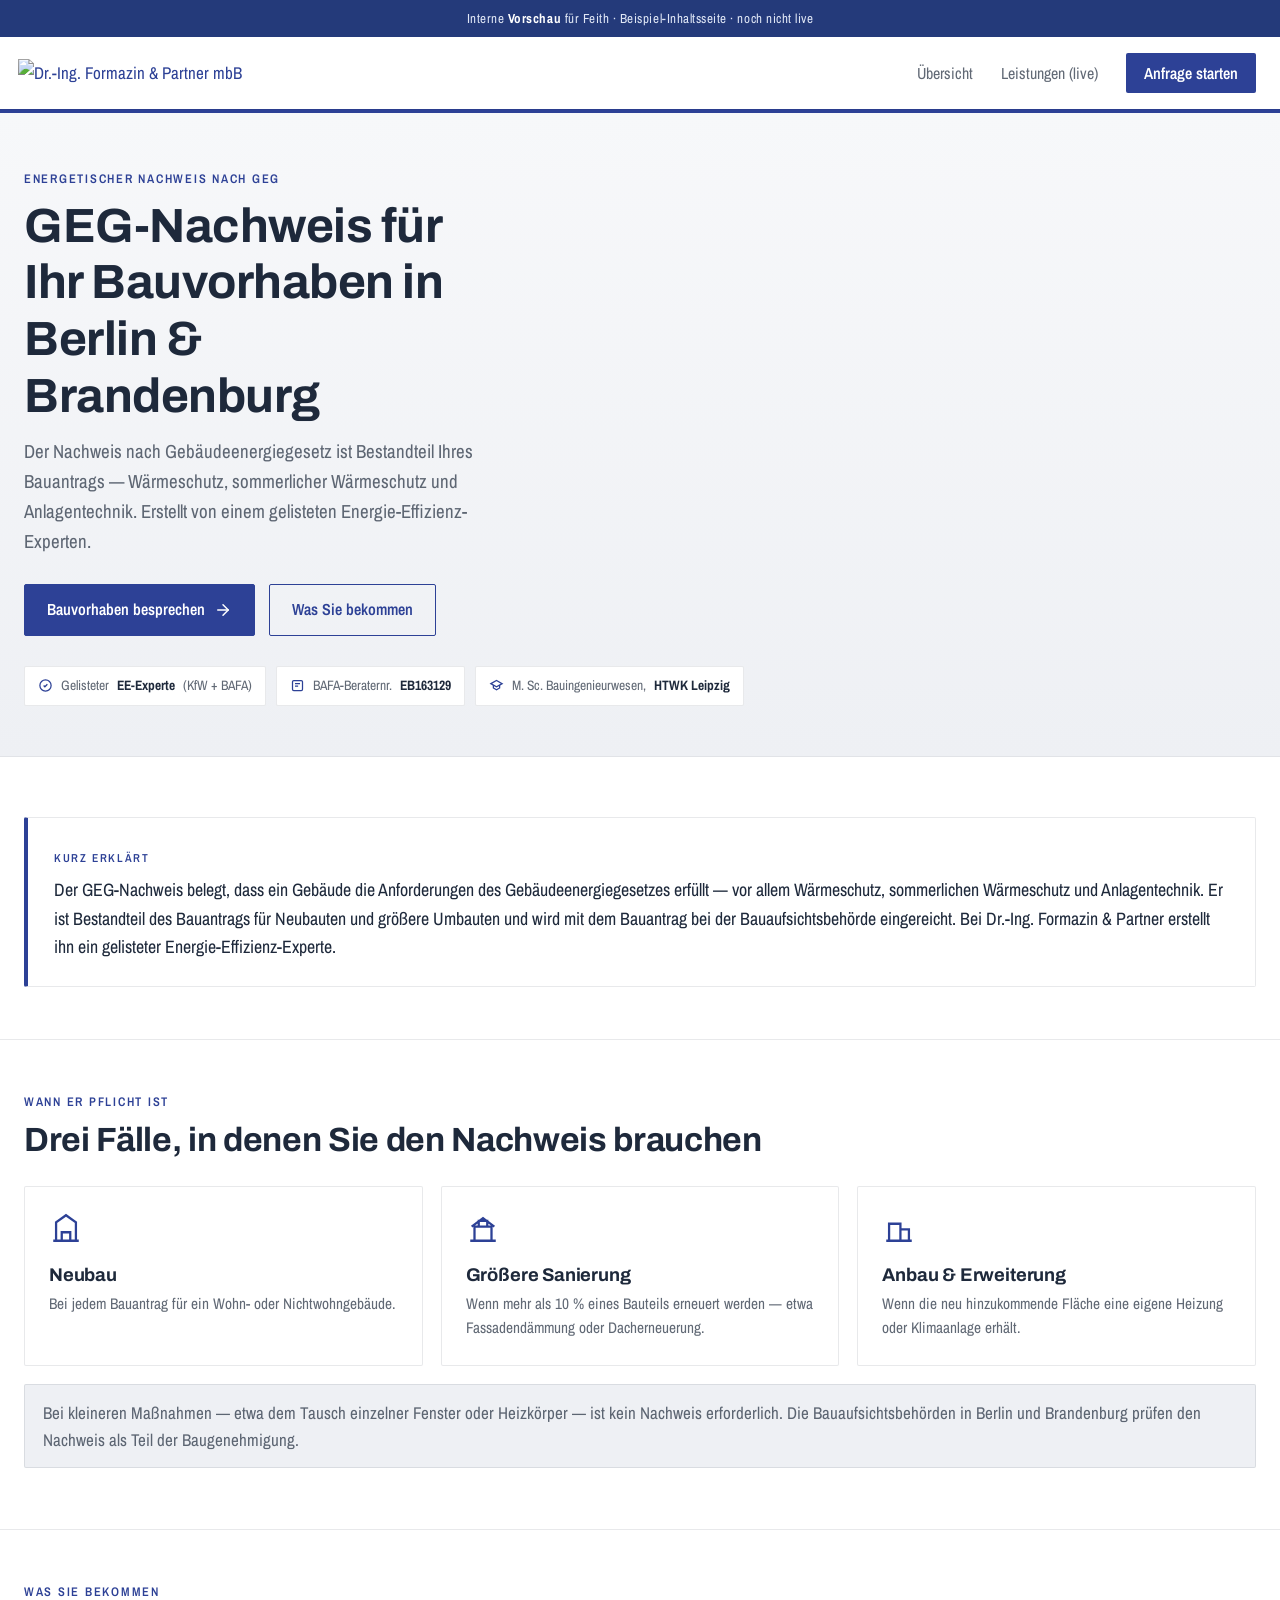
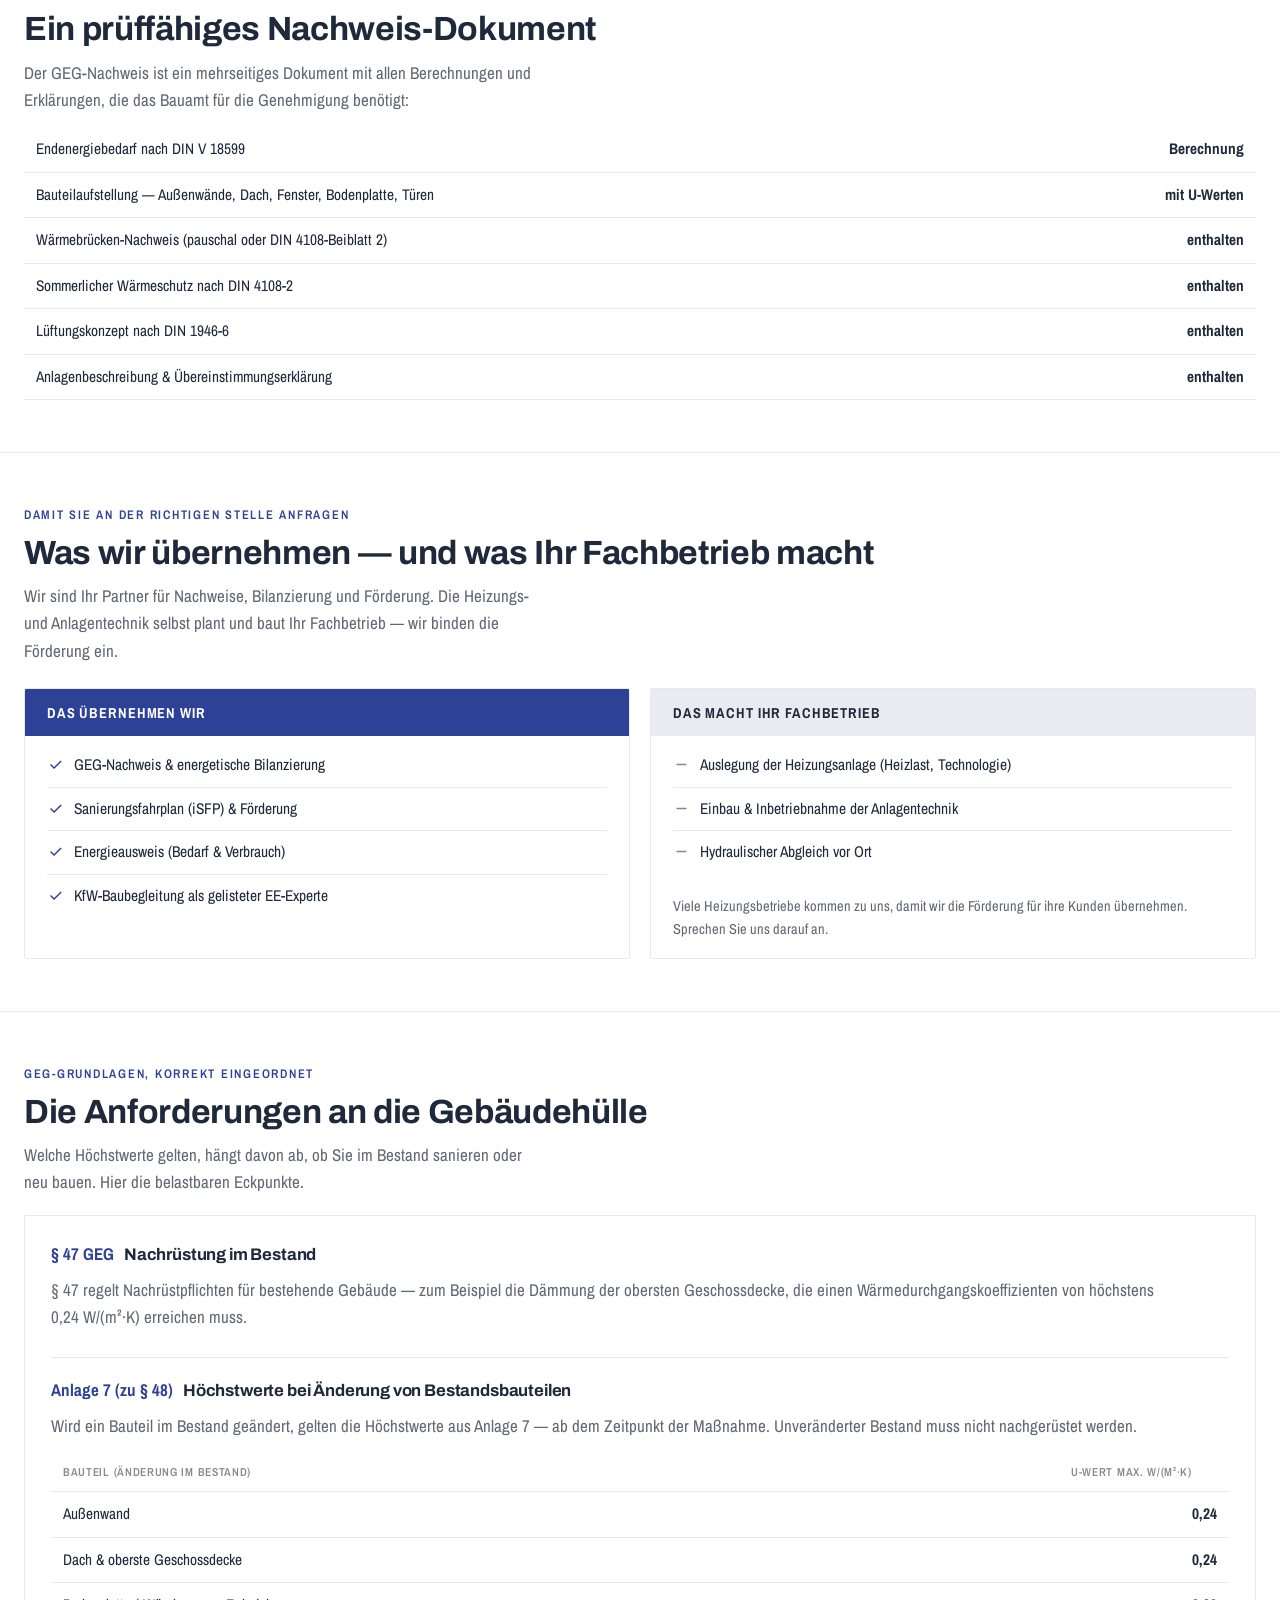
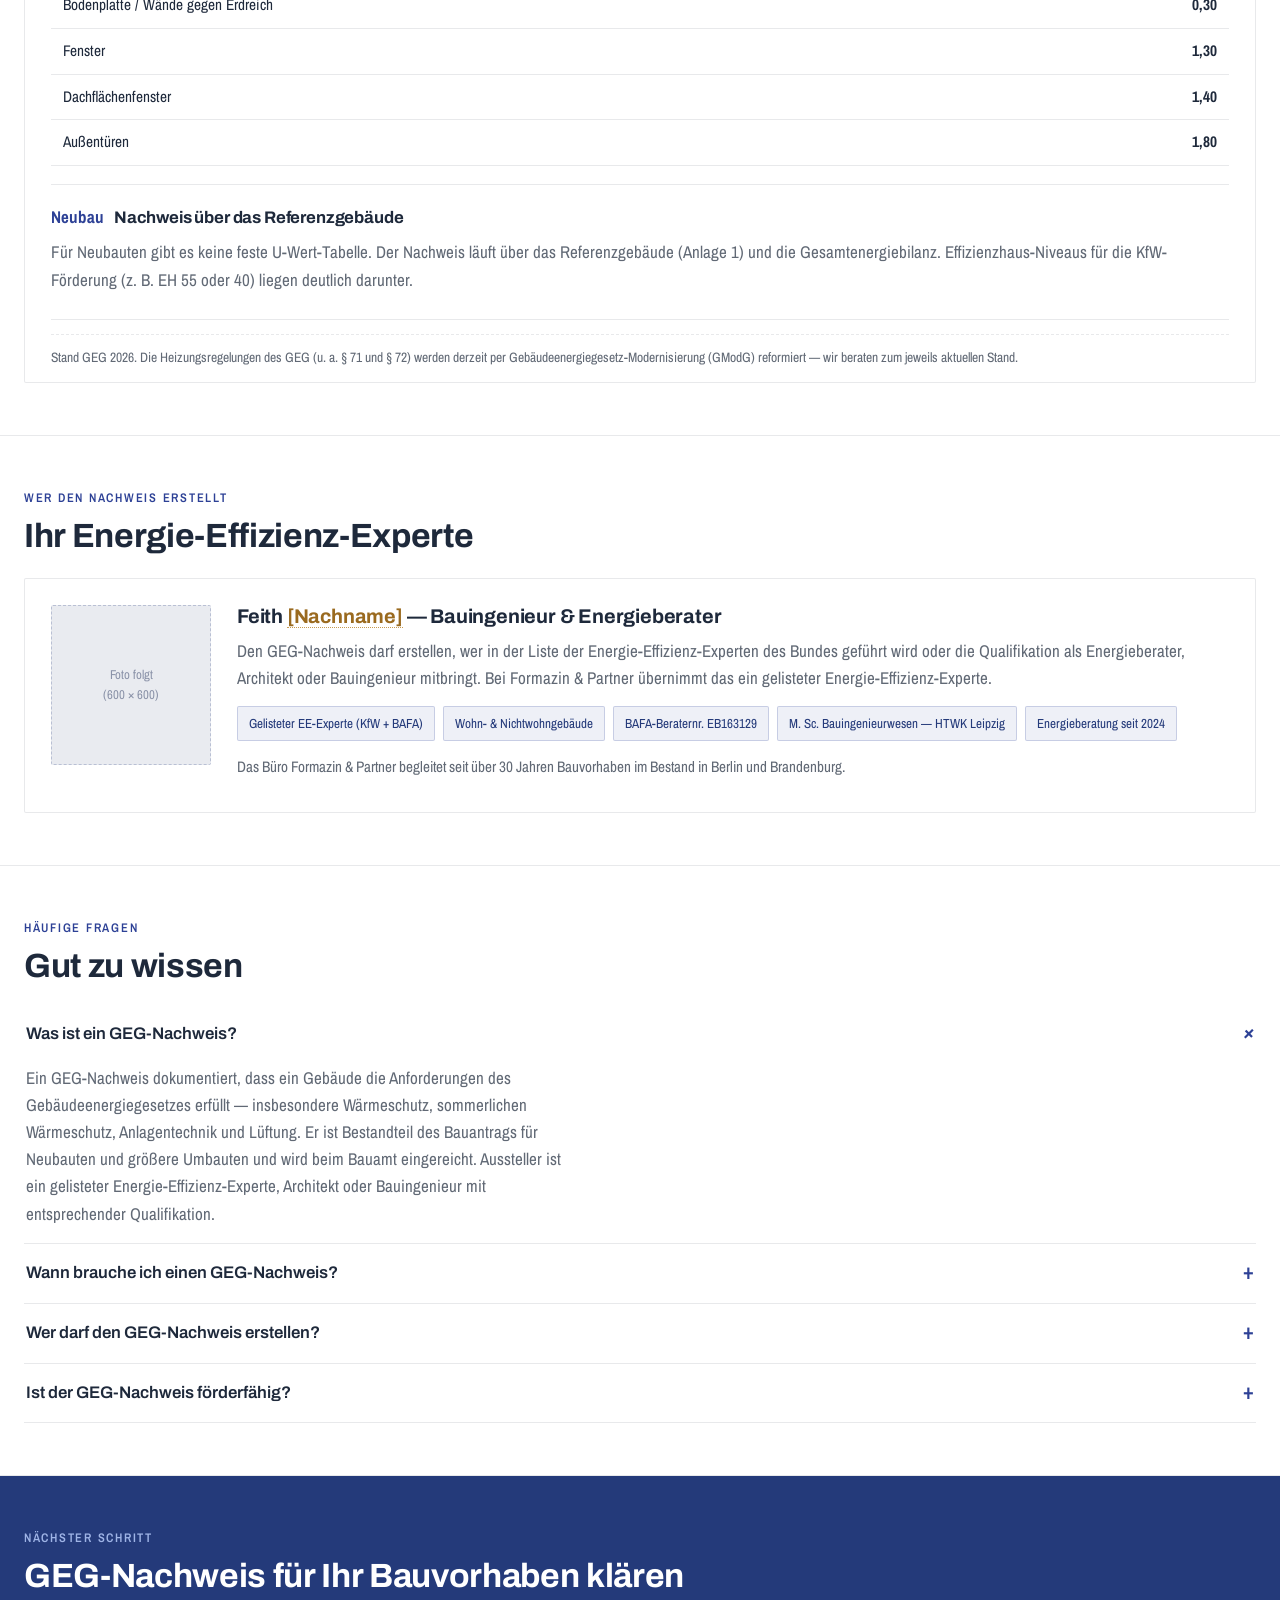
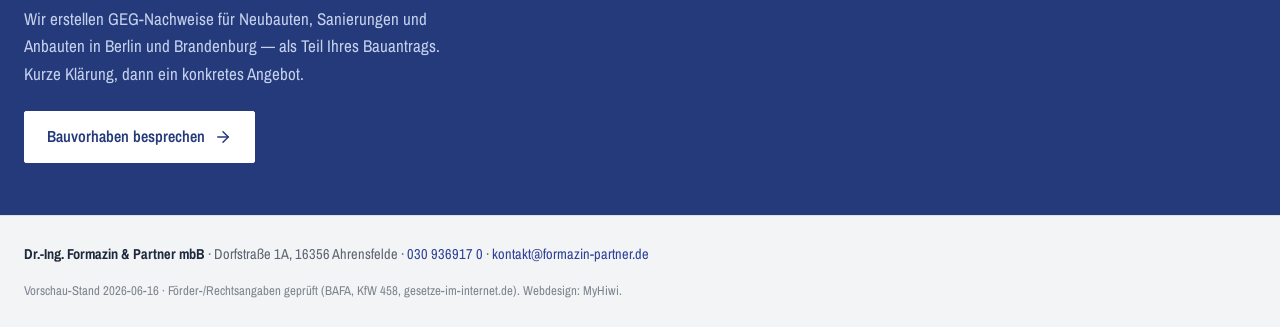
==== gegnachweis.html @ 687b0c93 "Energieberatung-Vorschau für Feith: Landing + GEG-Nachweis-Seite + Funnel - Statische Vorschau im ec" ====
<!doctype html>
<html lang="de">
<head>
<meta charset="utf-8">
<meta name="viewport" content="width=device-width, initial-scale=1">
<meta name="robots" content="noindex">
<title>GEG-Nachweis Berlin & Brandenburg — Formazin & Partner (Vorschau)</title>
<link rel="preconnect" href="https://fonts.googleapis.com">
<link rel="preconnect" href="https://fonts.gstatic.com" crossorigin>
<link href="https://fonts.googleapis.com/css2?family=Archivo:wght@400;600;700;800&family=Archivo+Narrow:wght@400;500;600;700&display=swap" rel="stylesheet">
<link rel="stylesheet" href="assets/style.css">
</head>
<body>
<div class="preview-ribbon">Interne <b>Vorschau</b> für Feith · Beispiel-Inhaltsseite · noch nicht live</div>
<header class="nav"><div class="wrap">
  <a href="index.html"><img class="logo" src="https://formazin-partner.de/images/FuP-Logo2025-quer-RGB.png" alt="Dr.-Ing. Formazin & Partner mbB"></a>
  <ul>
    <li class="hide-m"><a href="index.html">Übersicht</a></li>
    <li class="hide-m"><a href="https://formazin-partner.de/leistungen" target="_blank" rel="noopener">Leistungen (live)</a></li>
    <li><a class="navbtn" href="anfrage.html">Anfrage starten</a></li>
  </ul>
</div></header>

<div class="hero"><div class="wrap">
  <div class="eyebrow">Energetischer Nachweis nach GEG</div>
  <h1>GEG-Nachweis für Ihr Bauvorhaben in Berlin &amp; Brandenburg</h1>
  <p class="lead">Der Nachweis nach Gebäudeenergiegesetz ist Bestandteil Ihres Bauantrags — Wärmeschutz, sommerlicher Wärmeschutz und Anlagentechnik. Erstellt von einem gelisteten Energie-Effizienz-Experten.</p>
  <div class="cta-row">
    <a class="btn" href="anfrage.html">Bauvorhaben besprechen <svg viewBox="0 0 24 24" fill="none" stroke="currentColor" stroke-width="2" stroke-linecap="round" stroke-linejoin="round"><path d="M5 12h14"/><path d="m12 5 7 7-7 7"/></svg></a>
    <a class="btn ghost" href="#inhalt">Was Sie bekommen</a>
  </div>
  <div class="trust">
    <span class="chip"><svg viewBox="0 0 24 24" fill="none" stroke="currentColor" stroke-width="2"><circle cx="12" cy="12" r="9"/><path d="m9 12 2 2 4-4"/></svg>Gelisteter <b>EE-Experte</b> (KfW + BAFA)</span>
    <span class="chip"><svg viewBox="0 0 24 24" fill="none" stroke="currentColor" stroke-width="2"><rect x="4" y="4" width="16" height="16" rx="2"/><path d="M8 9h8M8 13h5"/></svg>BAFA-Beraternr. <b>EB163129</b></span>
    <span class="chip"><svg viewBox="0 0 24 24" fill="none" stroke="currentColor" stroke-width="2"><path d="M3 9l9-5 9 5-9 5-9-5z"/><path d="M7 11v5l5 3 5-3v-5"/></svg>M.&nbsp;Sc. Bauingenieurwesen, <b>HTWK Leipzig</b></span>
  </div>
</div></div>

<section><div class="wrap">
  <div class="answer">
    <span class="label">Kurz erklärt</span>
    <p>Der GEG-Nachweis belegt, dass ein Gebäude die Anforderungen des Gebäudeenergiegesetzes erfüllt — vor allem Wärmeschutz, sommerlichen Wärmeschutz und Anlagentechnik. Er ist Bestandteil des Bauantrags für Neubauten und größere Umbauten und wird mit dem Bauantrag bei der Bauaufsichtsbehörde eingereicht. Bei Dr.-Ing.&nbsp;Formazin &amp; Partner erstellt ihn ein gelisteter Energie-Effizienz-Experte.</p>
  </div>
</div></section>

<section><div class="wrap">
  <div class="eyebrow">Wann er Pflicht ist</div>
  <h2>Drei Fälle, in denen Sie den Nachweis brauchen</h2>
  <div class="cards">
    <div class="card"><svg class="ic" viewBox="0 0 24 24" fill="none" stroke="currentColor" stroke-width="1.6"><path d="M3 21h18M5 21V8l7-5 7 5v13M9 21v-6h6v6"/></svg><h3>Neubau</h3><p>Bei jedem Bauantrag für ein Wohn- oder Nichtwohngebäude.</p></div>
    <div class="card"><svg class="ic" viewBox="0 0 24 24" fill="none" stroke="currentColor" stroke-width="1.6"><path d="M3 21h18M6 21V11h12v10M9 11V7h6v4M4 11l8-6 8 6"/></svg><h3>Größere Sanierung</h3><p>Wenn mehr als 10&nbsp;% eines Bauteils erneuert werden — etwa Fassadendämmung oder Dacherneuerung.</p></div>
    <div class="card"><svg class="ic" viewBox="0 0 24 24" fill="none" stroke="currentColor" stroke-width="1.6"><path d="M3 21h18M5 21V9h8v12M13 21V13h6v8"/></svg><h3>Anbau &amp; Erweiterung</h3><p>Wenn die neu hinzukommende Fläche eine eigene Heizung oder Klimaanlage erhält.</p></div>
  </div>
  <p class="muted" style="margin-top:18px;background:#eef0f4;border:1px solid var(--line);border-radius:2px;padding:14px 18px">Bei kleineren Maßnahmen — etwa dem Tausch einzelner Fenster oder Heizkörper — ist kein Nachweis erforderlich. Die Bauaufsichtsbehörden in Berlin und Brandenburg prüfen den Nachweis als Teil der Baugenehmigung.</p>
</div></section>

<section id="inhalt"><div class="wrap">
  <div class="eyebrow">Was Sie bekommen</div>
  <h2>Ein prüffähiges Nachweis-Dokument</h2>
  <p class="muted maxw">Der GEG-Nachweis ist ein mehrseitiges Dokument mit allen Berechnungen und Erklärungen, die das Bauamt für die Genehmigung benötigt:</p>
  <table class="t">
    <tr><td>Endenergiebedarf nach DIN&nbsp;V&nbsp;18599</td><td class="val">Berechnung</td></tr>
    <tr><td>Bauteilaufstellung — Außenwände, Dach, Fenster, Bodenplatte, Türen</td><td class="val">mit U-Werten</td></tr>
    <tr><td>Wärmebrücken-Nachweis (pauschal oder DIN&nbsp;4108-Beiblatt&nbsp;2)</td><td class="val">enthalten</td></tr>
    <tr><td>Sommerlicher Wärmeschutz nach DIN&nbsp;4108-2</td><td class="val">enthalten</td></tr>
    <tr><td>Lüftungskonzept nach DIN&nbsp;1946-6</td><td class="val">enthalten</td></tr>
    <tr><td>Anlagenbeschreibung &amp; Übereinstimmungserklärung</td><td class="val">enthalten</td></tr>
  </table>
</div></section>

<section id="abgrenzung"><div class="wrap">
  <div class="eyebrow">Damit Sie an der richtigen Stelle anfragen</div>
  <h2>Was wir übernehmen — und was Ihr Fachbetrieb macht</h2>
  <p class="muted maxw">Wir sind Ihr Partner für Nachweise, Bilanzierung und Förderung. Die Heizungs- und Anlagentechnik selbst plant und baut Ihr Fachbetrieb — wir binden die Förderung ein.</p>
  <div class="split">
    <div class="col we"><h3>Das übernehmen wir</h3><ul>
      <li><svg viewBox="0 0 24 24" fill="none" stroke="currentColor" stroke-width="2"><path d="M5 12l5 5L20 7"/></svg>GEG-Nachweis &amp; energetische Bilanzierung</li>
      <li><svg viewBox="0 0 24 24" fill="none" stroke="currentColor" stroke-width="2"><path d="M5 12l5 5L20 7"/></svg>Sanierungsfahrplan (iSFP) &amp; Förderung</li>
      <li><svg viewBox="0 0 24 24" fill="none" stroke="currentColor" stroke-width="2"><path d="M5 12l5 5L20 7"/></svg>Energieausweis (Bedarf &amp; Verbrauch)</li>
      <li><svg viewBox="0 0 24 24" fill="none" stroke="currentColor" stroke-width="2"><path d="M5 12l5 5L20 7"/></svg>KfW-Baubegleitung als gelisteter EE-Experte</li>
    </ul></div>
    <div class="col you"><h3>Das macht Ihr Fachbetrieb</h3><ul>
      <li><svg viewBox="0 0 24 24" fill="none" stroke="currentColor" stroke-width="2"><path d="M5 12h14"/></svg>Auslegung der Heizungsanlage (Heizlast, Technologie)</li>
      <li><svg viewBox="0 0 24 24" fill="none" stroke="currentColor" stroke-width="2"><path d="M5 12h14"/></svg>Einbau &amp; Inbetriebnahme der Anlagentechnik</li>
      <li><svg viewBox="0 0 24 24" fill="none" stroke="currentColor" stroke-width="2"><path d="M5 12h14"/></svg>Hydraulischer Abgleich vor Ort</li>
    </ul>
    <div class="foot">Viele Heizungsbetriebe kommen zu uns, damit wir die Förderung für ihre Kunden übernehmen. Sprechen Sie uns darauf an.</div></div>
  </div>
</div></section>

<section id="grundlagen"><div class="wrap">
  <div class="eyebrow">GEG-Grundlagen, korrekt eingeordnet</div>
  <h2>Die Anforderungen an die Gebäudehülle</h2>
  <p class="muted maxw">Welche Höchstwerte gelten, hängt davon ab, ob Sie im Bestand sanieren oder neu bauen. Hier die belastbaren Eckpunkte.</p>
  <div class="law">
    <div class="row"><span class="tag">§ 47 GEG</span><h3>Nachrüstung im Bestand</h3>
      <p class="muted">§ 47 regelt Nachrüstpflichten für bestehende Gebäude — zum Beispiel die Dämmung der obersten Geschossdecke, die einen Wärmedurchgangskoeffizienten von höchstens 0,24&nbsp;W/(m²·K) erreichen muss.</p></div>
    <div class="row"><span class="tag">Anlage 7 (zu § 48)</span><h3>Höchstwerte bei Änderung von Bestandsbauteilen</h3>
      <p class="muted">Wird ein Bauteil im Bestand geändert, gelten die Höchstwerte aus Anlage&nbsp;7 — ab dem Zeitpunkt der Maßnahme. Unveränderter Bestand muss nicht nachgerüstet werden.</p>
      <table class="t">
        <thead><tr><th>Bauteil (Änderung im Bestand)</th><th class="val">U-Wert max. W/(m²·K)</th></tr></thead>
        <tr><td>Außenwand</td><td class="val">0,24</td></tr>
        <tr><td>Dach &amp; oberste Geschossdecke</td><td class="val">0,24</td></tr>
        <tr><td>Bodenplatte / Wände gegen Erdreich</td><td class="val">0,30</td></tr>
        <tr><td>Fenster</td><td class="val">1,30</td></tr>
        <tr><td>Dachflächenfenster</td><td class="val">1,40</td></tr>
        <tr><td>Außentüren</td><td class="val">1,80</td></tr>
      </table></div>
    <div class="row"><span class="tag">Neubau</span><h3>Nachweis über das Referenzgebäude</h3>
      <p class="muted">Für Neubauten gibt es keine feste U-Wert-Tabelle. Der Nachweis läuft über das Referenzgebäude (Anlage&nbsp;1) und die Gesamtenergiebilanz. Effizienzhaus-Niveaus für die KfW-Förderung (z.&nbsp;B. EH 55 oder 40) liegen deutlich darunter.</p></div>
    <p class="stand">Stand GEG&nbsp;2026. Die Heizungsregelungen des GEG (u.&nbsp;a. § 71 und § 72) werden derzeit per Gebäudeenergiegesetz-Modernisierung (GModG) reformiert — wir beraten zum jeweils aktuellen Stand.</p>
  </div>
</div></section>

<section id="experte"><div class="wrap">
  <div class="eyebrow">Wer den Nachweis erstellt</div>
  <h2>Ihr Energie-Effizienz-Experte</h2>
  <div class="expert" style="margin-top:22px">
    <div class="photo">Foto folgt<br>(600 × 600)</div>
    <div>
      <h3>Feith <span class="ph">[Nachname]</span> — Bauingenieur &amp; Energieberater</h3>
      <p class="muted">Den GEG-Nachweis darf erstellen, wer in der Liste der Energie-Effizienz-Experten des Bundes geführt wird oder die Qualifikation als Energieberater, Architekt oder Bauingenieur mitbringt. Bei Formazin &amp; Partner übernimmt das ein gelisteter Energie-Effizienz-Experte.</p>
      <div class="qual">
        <span>Gelisteter EE-Experte (KfW + BAFA)</span>
        <span>Wohn- &amp; Nichtwohngebäude</span>
        <span>BAFA-Beraternr. EB163129</span>
        <span>M. Sc. Bauingenieurwesen — HTWK Leipzig</span>
        <span>Energieberatung seit 2024</span>
      </div>
      <p class="muted" style="margin-top:14px;font-size:.95rem">Das Büro Formazin &amp; Partner begleitet seit über 30 Jahren Bauvorhaben im Bestand in Berlin und Brandenburg.</p>
    </div>
  </div>
</div></section>

<section class="faq"><div class="wrap">
  <div class="eyebrow">Häufige Fragen</div>
  <h2>Gut zu wissen</h2>
  <div style="margin-top:18px">
    <details open><summary>Was ist ein GEG-Nachweis?<span class="pm">+</span></summary><div class="ans">Ein GEG-Nachweis dokumentiert, dass ein Gebäude die Anforderungen des Gebäudeenergiegesetzes erfüllt — insbesondere Wärmeschutz, sommerlichen Wärmeschutz, Anlagentechnik und Lüftung. Er ist Bestandteil des Bauantrags für Neubauten und größere Umbauten und wird beim Bauamt eingereicht. Aussteller ist ein gelisteter Energie-Effizienz-Experte, Architekt oder Bauingenieur mit entsprechender Qualifikation.</div></details>
    <details><summary>Wann brauche ich einen GEG-Nachweis?<span class="pm">+</span></summary><div class="ans">Bei jedem Neubau-Bauantrag, bei größeren Sanierungen mit mehr als 10&nbsp;% Bauteil-Erneuerung und bei Anbauten mit eigener Heiz- oder Klimaanlage. Bei kleineren Maßnahmen ist kein Nachweis erforderlich. Die Bauaufsichtsbehörde prüft den Nachweis als Teil der Baugenehmigung.</div></details>
    <details><summary>Wer darf den GEG-Nachweis erstellen?<span class="pm">+</span></summary><div class="ans">Erstellen darf ihn, wer in der Liste der Energie-Effizienz-Experten des Bundes geführt wird oder die formale Qualifikation eines Energieberaters, Architekten oder Bauingenieurs mit entsprechender Spezialisierung hat. Bei Formazin &amp; Partner erstellt ihn ein gelisteter Energie-Effizienz-Experte (BAFA-Beraternr. EB163129).</div></details>
    <details><summary>Ist der GEG-Nachweis förderfähig?<span class="pm">+</span></summary><div class="ans">Nein. Der GEG-Nachweis ist Bestandteil des Bauantrags und wird über die normalen Bauantrags-Honorare abgedeckt — er ist keine eigene, separat förderfähige Leistung. Förderfähig sind die anschließenden Sanierungs-Maßnahmen über die BEG-Förderung. Dazu beraten wir Sie gern.</div></details>
  </div>
</div></section>

<section class="band"><div class="wrap">
  <div class="eyebrow" style="color:#9fb4e6">Nächster Schritt</div>
  <h2>GEG-Nachweis für Ihr Bauvorhaben klären</h2>
  <p>Wir erstellen GEG-Nachweise für Neubauten, Sanierungen und Anbauten in Berlin und Brandenburg — als Teil Ihres Bauantrags. Kurze Klärung, dann ein konkretes Angebot.</p>
  <a class="btn" href="anfrage.html">Bauvorhaben besprechen <svg viewBox="0 0 24 24" fill="none" stroke="currentColor" stroke-width="2" stroke-linecap="round" stroke-linejoin="round"><path d="M5 12h14"/><path d="m12 5 7 7-7 7"/></svg></a>
</div></section>

<footer><div class="wrap">
  <div><b>Dr.-Ing. Formazin &amp; Partner mbB</b> · Dorfstraße 1A, 16356 Ahrensfelde · <a href="tel:+49309369170">030 936917 0</a> · <a href="mailto:kontakt@formazin-partner.de">kontakt@formazin-partner.de</a></div>
  <div class="legal">Vorschau-Stand 2026-06-16 · Förder-/Rechtsangaben geprüft (BAFA, KfW 458, gesetze-im-internet.de). Webdesign: MyHiwi.</div>
</div></footer>
</body>
</html>
---- assets/style.css ----
/* Formazin Energieberatung — Vorschau (echtes Design: #2d4196, Archivo, scharfe Ecken) */
:root{
  --ink:#1e293b; --ink-70:rgba(30,41,59,.70); --ink-55:rgba(30,41,59,.55);
  --ink-15:rgba(30,41,59,.15); --ink-10:rgba(30,41,59,.10);
  --primary:#2d4196; --primary-hover:#243a7a; --primary-08:rgba(45,65,150,.08);
  --paper:#f3f4f6; --white:#fff; --line:rgba(30,41,59,.10);
  --heading:"Archivo",system-ui,sans-serif; --body:"Archivo Narrow",system-ui,sans-serif;
}
*{box-sizing:border-box}
html{scroll-behavior:smooth}
body{margin:0;background:var(--white);color:var(--ink);font-family:var(--body);font-size:17px;line-height:1.6;-webkit-font-smoothing:antialiased}
.font-heading{font-family:var(--heading)}
h1,h2,h3{font-family:var(--heading);font-weight:700;letter-spacing:-.01em;line-height:1.18;margin:0}
h1{font-size:clamp(2rem,4.5vw,3rem)}
h2{font-size:clamp(1.5rem,3vw,2.1rem)}
p{margin:.5em 0}
a{color:var(--primary);text-decoration:none}
.wrap{max-width:1280px;margin:0 auto;padding:0 24px}
.btn{display:inline-flex;align-items:center;gap:9px;background:var(--primary);color:#fff;font-family:var(--body);font-weight:600;font-size:1rem;padding:12px 22px;border:1px solid var(--primary);border-radius:2px;cursor:pointer;transition:background .15s;text-align:center}
.btn:hover{background:var(--primary-hover);text-decoration:none}
.btn.ghost{background:transparent;color:var(--primary)}
.btn.ghost:hover{background:#eef1f8}
.btn svg{width:18px;height:18px}

/* Vorschau-Banner */
.preview-ribbon{background:var(--primary-hover);color:#dfe6f5;font-family:var(--body);font-size:.82rem;letter-spacing:.04em;text-align:center;padding:8px 14px}
.preview-ribbon b{color:#fff}

/* Nav */
.nav{position:sticky;top:0;z-index:50;background:#fff;box-shadow:0 1px 0 rgba(0,0,0,.06)}
.nav .wrap{display:flex;align-items:center;justify-content:space-between;height:72px}
.nav .logo{height:48px;width:auto;margin-left:-6px}
.nav ul{display:flex;align-items:center;gap:28px;list-style:none;margin:0;padding:0}
.nav ul a{color:var(--ink-70);font-size:1rem}
.nav ul a:hover{color:var(--ink)}
.nav .navbtn{background:var(--primary);color:#fff;font-weight:600;padding:9px 18px;border-radius:2px}
.nav .navbtn:hover{background:var(--primary-hover);text-decoration:none}
@media(max-width:760px){.nav ul li.hide-m{display:none}.nav .logo{height:40px}}

/* Hero */
.hero{background:linear-gradient(0deg,#eef0f4,#f7f8fa);border-bottom:1px solid var(--line);position:relative}
.hero:before{content:"";position:absolute;left:0;top:0;height:4px;width:100%;background:var(--primary)}
.hero .wrap{padding:60px 24px 50px}
.eyebrow{font-family:var(--body);text-transform:uppercase;letter-spacing:.14em;font-size:.78rem;font-weight:600;color:var(--primary);margin-bottom:.7em}
.hero h1{max-width:16ch}
.hero .lead{font-size:1.18rem;color:var(--ink-70);max-width:56ch;margin-top:.6em}
.cta-row{margin-top:28px;display:flex;gap:14px;flex-wrap:wrap}

/* chips / trust */
.trust{margin-top:30px;display:flex;flex-wrap:wrap;gap:10px}
.chip{display:inline-flex;align-items:center;gap:8px;background:#fff;border:1px solid var(--line);border-radius:2px;padding:8px 13px;font-size:.85rem;color:var(--ink-70)}
.chip b{color:var(--ink)}
.chip svg{width:15px;height:15px;color:var(--primary)}

section{padding:52px 0;border-bottom:1px solid var(--line)}
.muted{color:var(--ink-70)}
.center{text-align:center}
.maxw{max-width:64ch}

/* cards grid */
.cards{display:grid;grid-template-columns:repeat(auto-fit,minmax(240px,1fr));gap:18px;margin-top:26px}
.card{background:#fff;border:1px solid var(--line);border-radius:2px;padding:24px;display:block;color:inherit;transition:border-color .15s,box-shadow .15s}
a.card:hover{border-color:var(--primary);box-shadow:0 1px 6px rgba(0,0,0,.05);text-decoration:none}
.card .ic{width:34px;height:34px;color:var(--primary);margin-bottom:12px}
.card h3{font-size:1.15rem;margin-bottom:.3em}
.card p{font-size:.96rem;color:var(--ink-70);margin:0}
.card .more{display:inline-flex;gap:6px;align-items:center;margin-top:14px;color:var(--primary);font-weight:600;font-size:.92rem}

/* answer box */
.answer{background:#fff;border:1px solid var(--line);border-left:4px solid var(--primary);border-radius:2px;padding:24px 26px;margin-top:8px}
.answer .label{font-family:var(--body);font-size:.72rem;letter-spacing:.14em;text-transform:uppercase;color:var(--primary);font-weight:600}
.answer p{font-size:1.12rem;margin:.4em 0 0}

/* table */
table.t{width:100%;border-collapse:collapse;margin-top:14px;font-size:.96rem}
table.t th,table.t td{text-align:left;padding:10px 12px;border-bottom:1px solid var(--line)}
table.t th{font-family:var(--body);text-transform:uppercase;letter-spacing:.06em;font-size:.72rem;color:var(--ink-55);font-weight:600}
table.t td.val{font-family:var(--body);font-weight:700;text-align:right;width:170px}

/* split */
.split{display:grid;grid-template-columns:1fr 1fr;gap:20px;margin-top:24px}
.col{border:1px solid var(--line);border-radius:2px;overflow:hidden}
.col h3{padding:15px 22px;font-family:var(--body);text-transform:uppercase;letter-spacing:.06em;font-size:.9rem}
.col.we h3{background:var(--primary);color:#fff}
.col.you h3{background:#e9ebf0;color:var(--ink)}
.col ul{list-style:none;margin:0;padding:8px 22px 20px}
.col li{padding:9px 0;border-bottom:1px solid var(--line);font-size:.97rem;display:flex;gap:10px}
.col li:last-child{border-bottom:0}
.col li svg{width:17px;height:17px;flex:none;margin-top:3px}
.col.we li svg{color:var(--primary)}
.col.you li svg{color:var(--ink-55)}
.col .foot{padding:0 22px 18px;font-size:.9rem;color:var(--ink-70)}
@media(max-width:760px){.split{grid-template-columns:1fr}}

/* law block */
.law{background:#fff;border:1px solid var(--line);border-radius:2px;padding:6px 26px;margin-top:20px}
.law .row{padding:18px 0;border-bottom:1px solid var(--line)}
.law .row:last-child{border-bottom:0}
.law .tag{font-family:var(--body);font-weight:700;color:var(--primary)}
.law h3{display:inline;margin-left:10px;font-size:1.05rem}
.law .stand{margin-top:14px;font-size:.85rem;color:var(--ink-70);border-top:1px dashed var(--line);padding-top:12px}

/* faq */
.faq details{border-bottom:1px solid var(--line)}
.faq summary{cursor:pointer;list-style:none;padding:16px 2px;font-family:var(--heading);font-weight:600;font-size:1.05rem;display:flex;justify-content:space-between;gap:16px}
.faq summary::-webkit-details-marker{display:none}
.faq summary .pm{color:var(--primary);font-family:var(--body);font-size:1.4rem;line-height:1}
.faq details[open] summary .pm{transform:rotate(45deg)}
.faq .ans{padding:0 2px 16px;color:var(--ink-70);max-width:70ch}

/* expert */
.expert{display:grid;grid-template-columns:160px 1fr;gap:26px;align-items:start;background:#fff;border:1px solid var(--line);border-radius:2px;padding:26px}
.photo{aspect-ratio:1;background:#e9ebf0;border:1px dashed #b9c0d4;border-radius:2px;display:flex;align-items:center;justify-content:center;text-align:center;color:#8a92a8;font-family:var(--body);font-size:.8rem;padding:12px}
.qual{display:flex;flex-wrap:wrap;gap:8px;margin-top:14px}
.qual span{font-size:.82rem;background:var(--primary-08);border:1px solid rgba(45,65,150,.2);color:var(--primary-hover);padding:6px 11px;border-radius:2px}
@media(max-width:600px){.expert{grid-template-columns:1fr}.photo{max-width:160px}}

/* CTA band */
.band{background:var(--primary-hover);color:#eaf0fb;border-bottom:0}
.band h2{color:#fff}
.band p{color:#c4d0ec;max-width:54ch}
.band .btn{background:#fff;color:var(--primary-hover);border-color:#fff;margin-top:16px}
.band .btn:hover{background:#dde6f8}

/* footer */
footer{background:var(--paper);border-top:1px solid var(--line);font-size:.9rem;color:var(--ink-70)}
footer .wrap{padding:26px 24px;display:flex;flex-wrap:wrap;gap:16px 28px;justify-content:space-between;align-items:center}
footer b{color:var(--ink)}
footer .legal{font-size:.8rem;color:var(--ink-55)}
.ph{color:#9a6a1f;border-bottom:1px dotted #c79a52}

/* funnel */
.funnel-wrap{max-width:640px;margin:0 auto;padding:0 24px}
.funnel-card{background:#fff;border:1px solid var(--line);border-radius:2px;padding:26px;box-shadow:0 1px 4px rgba(0,0,0,.04)}
@media(min-width:768px){.funnel-card{padding:38px}}
.f-top{margin-bottom:24px}
.f-toprow{display:flex;align-items:center;justify-content:space-between}
.f-back{background:none;border:0;cursor:pointer;color:var(--ink-70);font-family:var(--body);font-size:.9rem;display:inline-flex;align-items:center;gap:6px;padding:0}
.f-back:hover{color:var(--primary)}
.f-step{font-family:var(--body);font-size:.72rem;letter-spacing:.08em;text-transform:uppercase;color:var(--ink-55);font-weight:600}
.f-bar{margin-top:12px;height:4px;background:var(--ink-10);border-radius:99px;overflow:hidden}
.f-bar > i{display:block;height:100%;background:var(--primary);border-radius:99px;transition:width .35s ease}
.f-title{font-size:clamp(1.4rem,3vw,1.9rem)}
.f-sub{color:var(--ink-70);margin-top:6px}
.f-grid{display:grid;gap:12px;margin-top:24px}
.f-grid.two{grid-template-columns:1fr 1fr}
@media(max-width:560px){.f-grid.two{grid-template-columns:1fr}}
.choice{display:flex;align-items:center;gap:14px;width:100%;text-align:left;background:#fff;border:1px solid var(--ink-15);border-radius:2px;padding:16px 18px;cursor:pointer;transition:border-color .15s,box-shadow .15s;font-family:var(--body);font-size:1rem}
.choice:hover{border-color:var(--primary);box-shadow:0 1px 4px rgba(0,0,0,.05)}
.choice.sel{border-color:var(--primary);box-shadow:0 0 0 2px rgba(45,65,150,.18)}
.choice .ci{flex:none;width:40px;height:40px;border-radius:2px;background:var(--primary-08);color:var(--primary);display:flex;align-items:center;justify-content:center}
.choice .ci svg{width:20px;height:20px}
.choice .ct{flex:1;min-width:0}
.choice .ct b{display:block;font-family:var(--heading);font-weight:600;font-size:1.02rem}
.choice .ct small{color:var(--ink-55);font-size:.86rem}
.choice .ca{flex:none;color:var(--ink-15)}
.choice:hover .ca{color:var(--primary)}
.pill{border:1px solid var(--ink-15);background:#fff;border-radius:2px;padding:8px 12px;font-family:var(--body);font-size:.9rem;color:var(--ink-70);cursor:pointer}
.pill.sel{border-color:var(--primary);background:var(--primary-08);color:var(--primary)}
.field{width:100%;border:1px solid rgba(30,41,59,.2);border-radius:2px;padding:12px 14px;font-family:var(--body);font-size:1rem;color:var(--ink);background:#fff;margin-top:0}
.field:focus{outline:none;border-color:var(--primary);box-shadow:0 0 0 2px rgba(45,65,150,.18)}
.f-actions{margin-top:24px}
.f-full{width:100%;justify-content:center}
.f-note{margin-top:14px;text-align:center;font-size:.78rem;color:var(--ink-55)}
.consent{display:flex;gap:10px;align-items:flex-start;font-size:.9rem;color:var(--ink-70);margin-top:4px}
.consent input{margin-top:3px;accent-color:var(--primary)}
.summary-list{margin-top:22px;border:1px solid var(--line);border-radius:2px;divide:1px}
.summary-list .r{display:flex;gap:16px;padding:11px 16px;border-bottom:1px solid var(--line)}
.summary-list .r:last-child{border-bottom:0}
.summary-list .r .k{width:120px;flex:none;color:var(--ink-55);font-size:.9rem}
.summary-list .r .v{font-weight:600;font-size:.92rem}
.ok-icon{margin:0 auto 16px;width:64px;height:64px;border-radius:50%;background:var(--primary-08);color:var(--primary);display:flex;align-items:center;justify-content:center}
.err{margin-top:14px;border:1px solid #f3c2c2;background:#fdf0f0;color:#9b2c2c;border-radius:2px;padding:12px 14px;font-size:.9rem}
.disabled{opacity:.4;cursor:not-allowed}
.hidden{display:none}
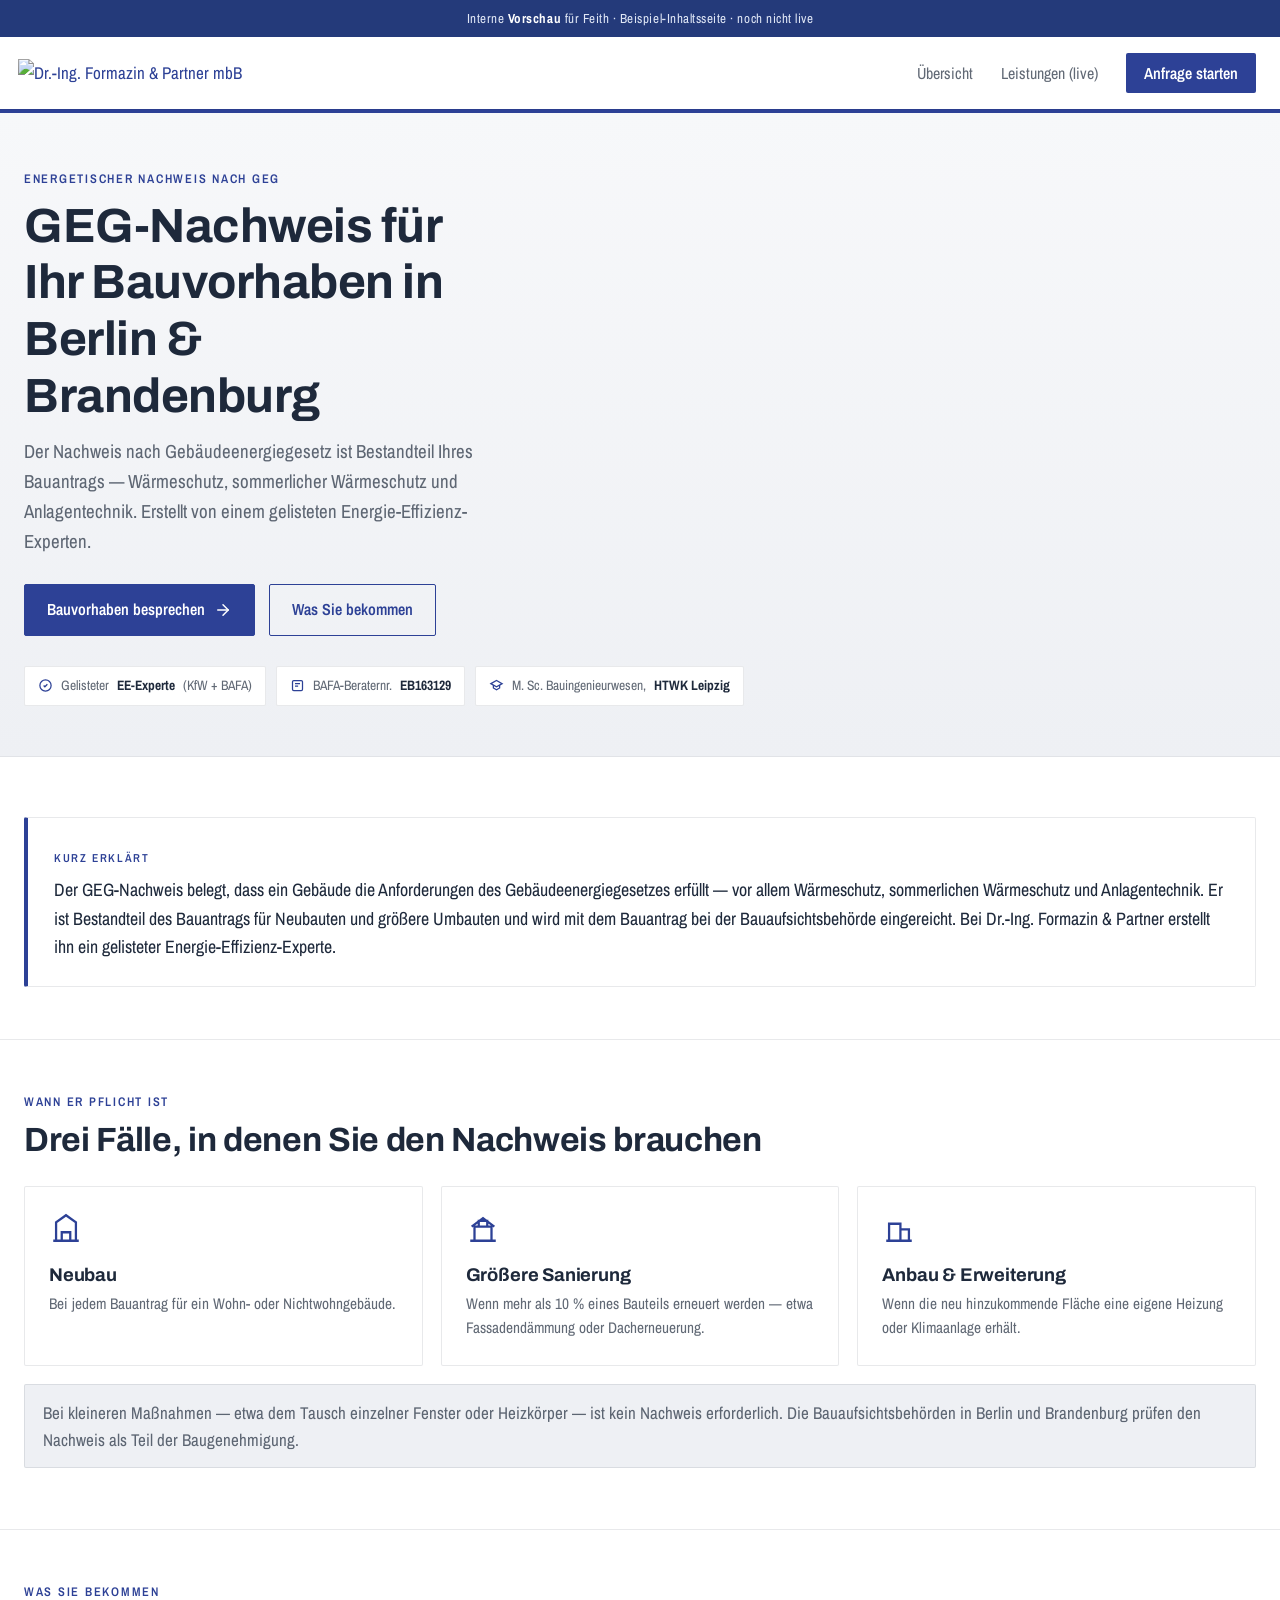
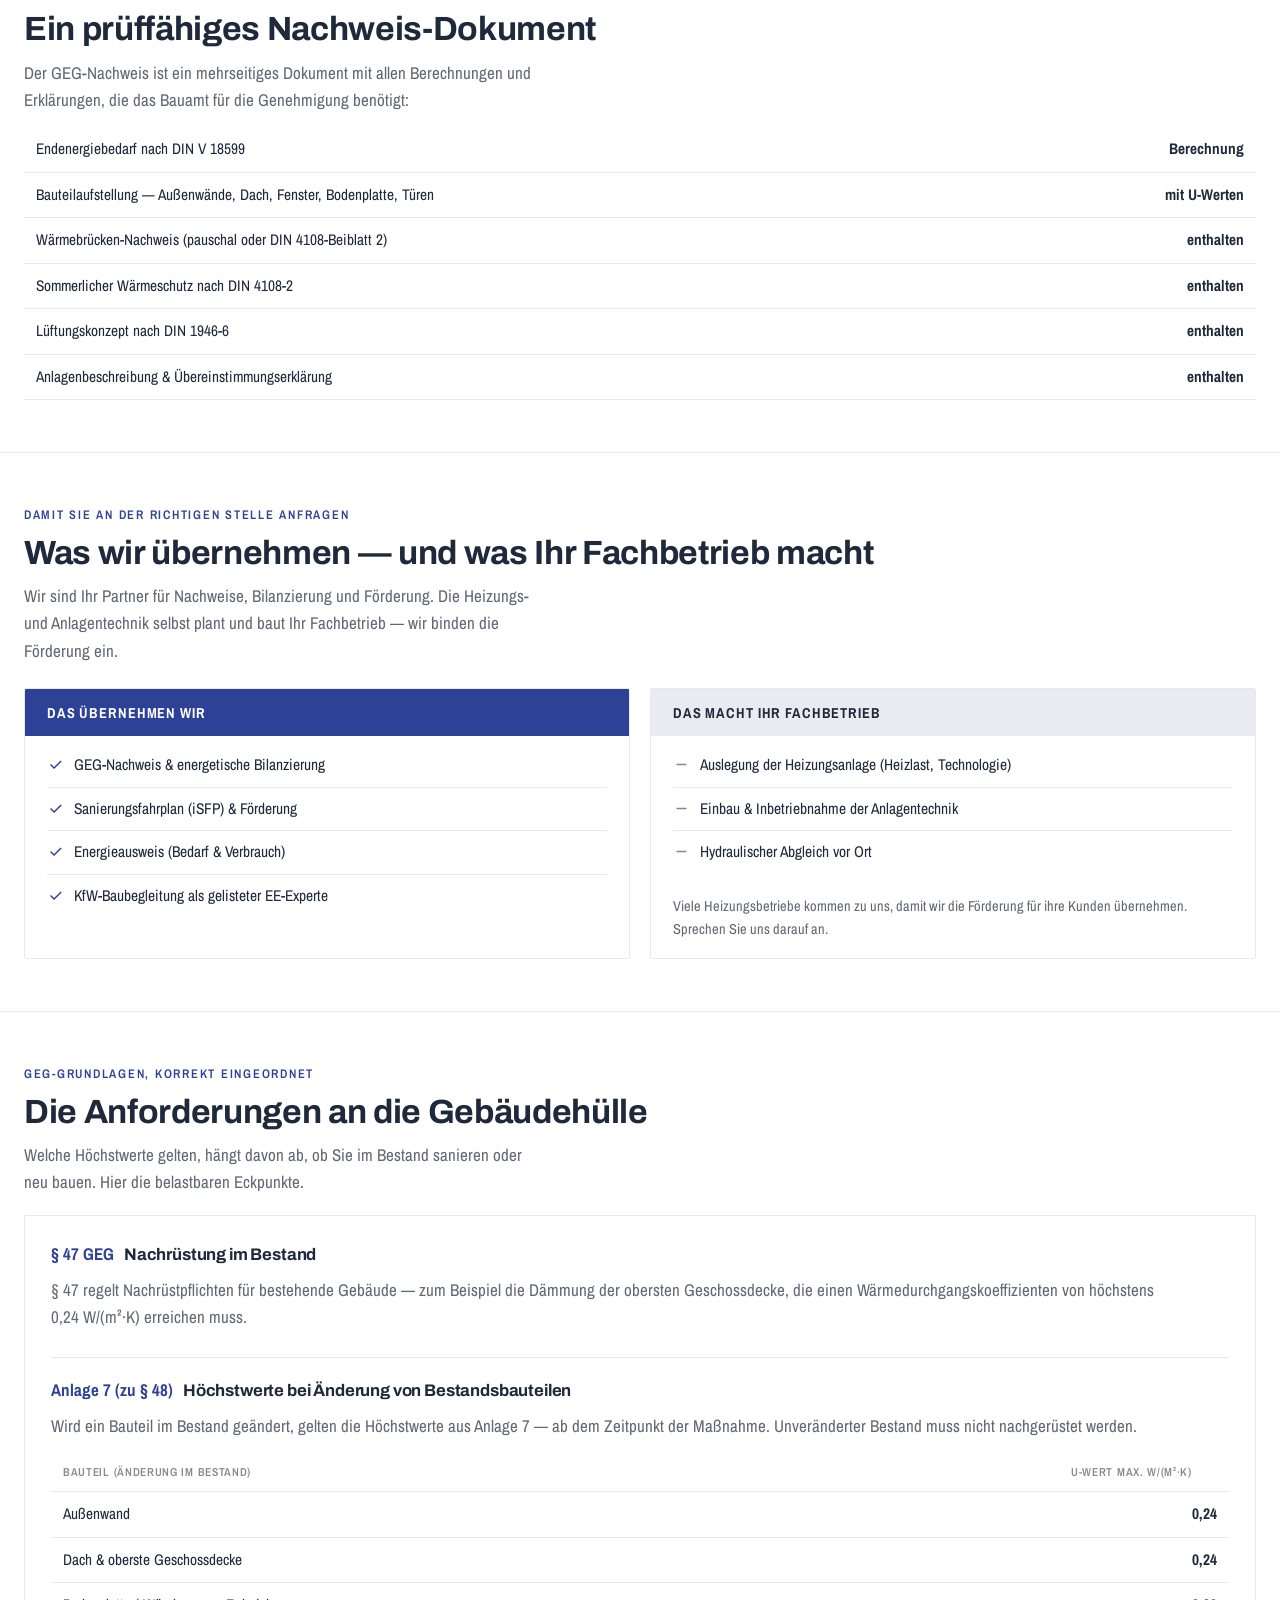
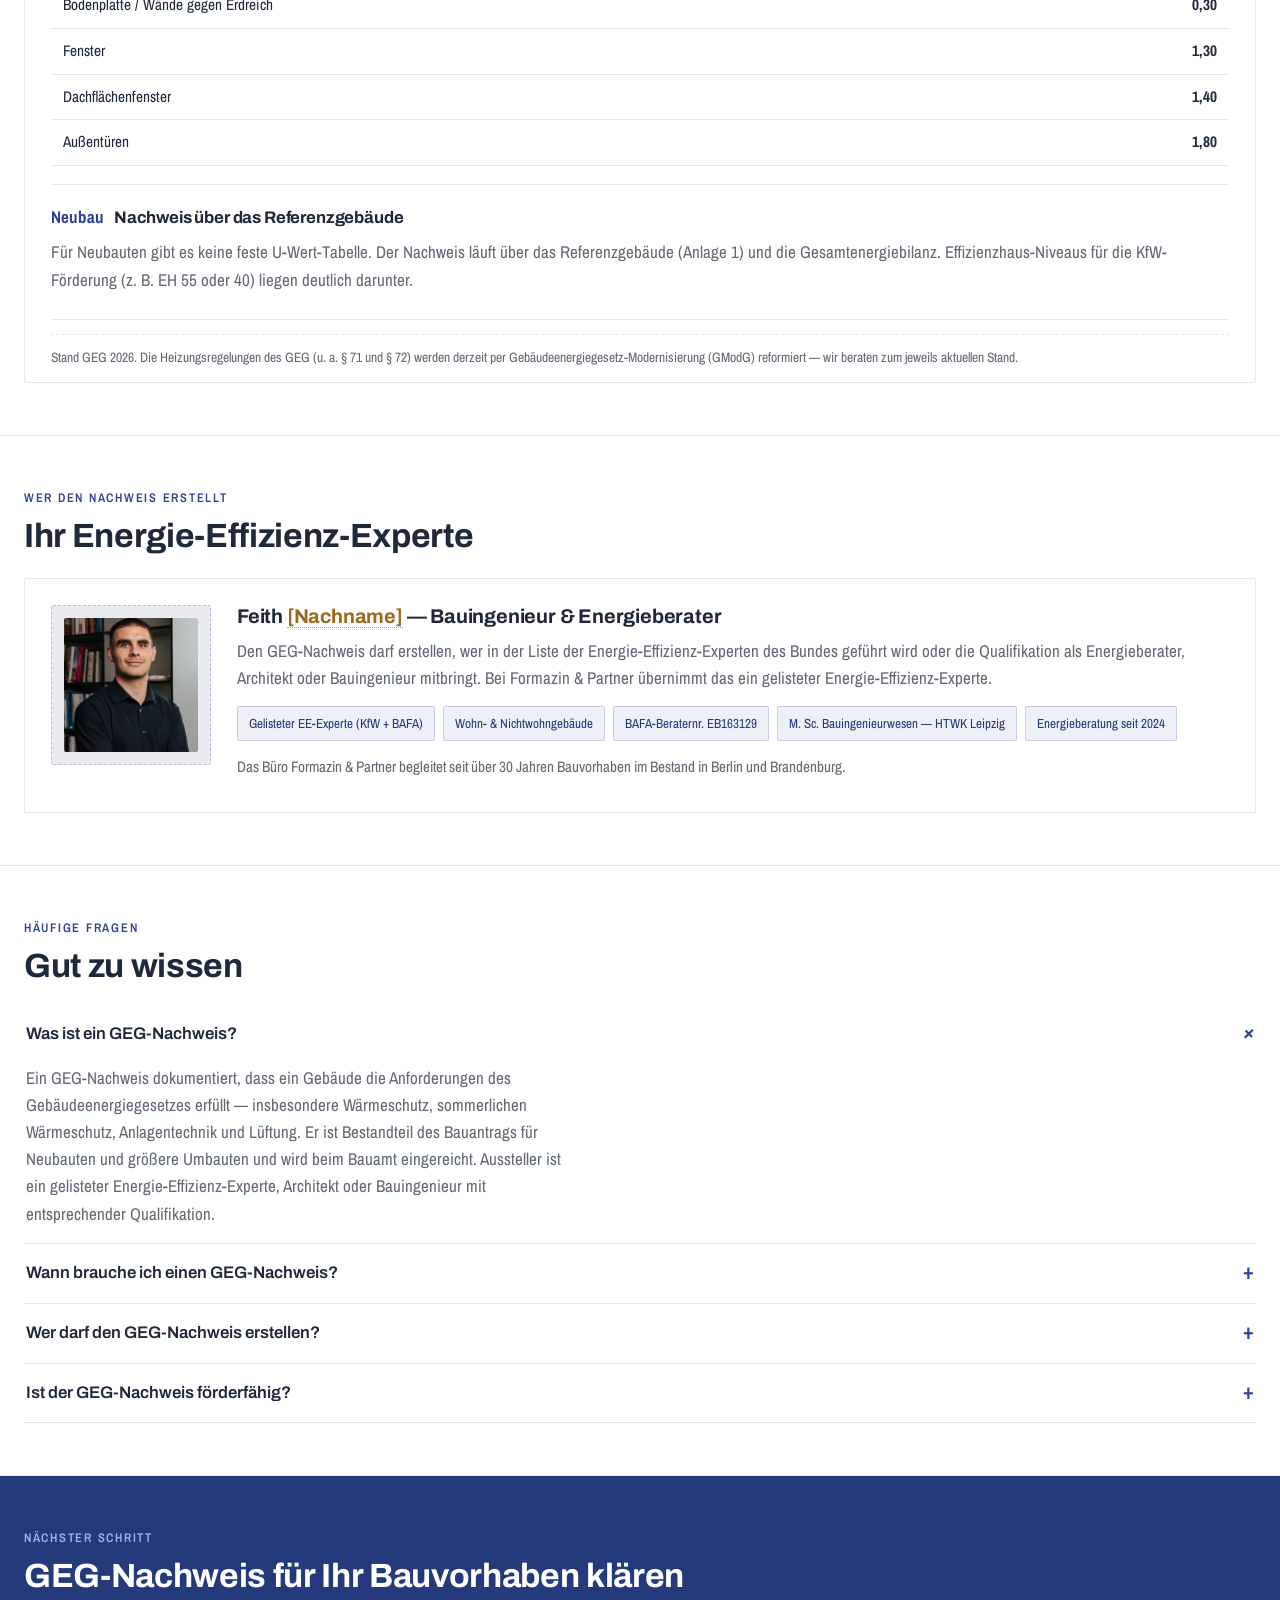
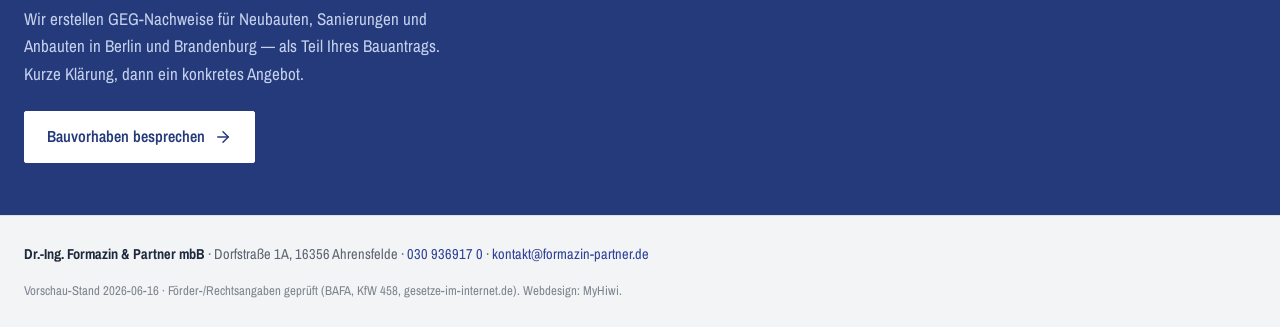
==== commit 567b0bf7: "Add Feith photo to energy funnel preview" ====
--- a/gegnachweis.html
+++ b/gegnachweis.html
@@ -116,7 +116,7 @@
   <div class="eyebrow">Wer den Nachweis erstellt</div>
   <h2>Ihr Energie-Effizienz-Experte</h2>
   <div class="expert" style="margin-top:22px">
-    <div class="photo">Foto folgt<br>(600 × 600)</div>
+    <div class="photo"><img src="assets/feith-funnel.jpg" alt="Feith, Energieberatung bei Formazin & Partner"></div>
     <div>
       <h3>Feith <span class="ph">[Nachname]</span> — Bauingenieur &amp; Energieberater</h3>
       <p class="muted">Den GEG-Nachweis darf erstellen, wer in der Liste der Energie-Effizienz-Experten des Bundes geführt wird oder die Qualifikation als Energieberater, Architekt oder Bauingenieur mitbringt. Bei Formazin &amp; Partner übernimmt das ein gelisteter Energie-Effizienz-Experte.</p>
--- a/assets/style.css
+++ b/assets/style.css
@@ -111,6 +111,7 @@
 /* expert */
 .expert{display:grid;grid-template-columns:160px 1fr;gap:26px;align-items:start;background:#fff;border:1px solid var(--line);border-radius:2px;padding:26px}
 .photo{aspect-ratio:1;background:#e9ebf0;border:1px dashed #b9c0d4;border-radius:2px;display:flex;align-items:center;justify-content:center;text-align:center;color:#8a92a8;font-family:var(--body);font-size:.8rem;padding:12px}
+.photo img{width:100%;height:100%;object-fit:cover;border-radius:2px}
 .qual{display:flex;flex-wrap:wrap;gap:8px;margin-top:14px}
 .qual span{font-size:.82rem;background:var(--primary-08);border:1px solid rgba(45,65,150,.2);color:var(--primary-hover);padding:6px 11px;border-radius:2px}
 @media(max-width:600px){.expert{grid-template-columns:1fr}.photo{max-width:160px}}
@@ -129,47 +130,77 @@
 footer .legal{font-size:.8rem;color:var(--ink-55)}
 .ph{color:#9a6a1f;border-bottom:1px dotted #c79a52}
 
-/* funnel */
-.funnel-wrap{max-width:640px;margin:0 auto;padding:0 24px}
-.funnel-card{background:#fff;border:1px solid var(--line);border-radius:2px;padding:26px;box-shadow:0 1px 4px rgba(0,0,0,.04)}
-@media(min-width:768px){.funnel-card{padding:38px}}
-.f-top{margin-bottom:24px}
+/* ---- Funnel: Vollbild, nicht scrollbar (fester Rahmen) ---- */
+body.funnel-page{height:100dvh;overflow:hidden}
+.fp-shell{height:100dvh;display:flex;flex-direction:column}
+.fp-bar{flex:none;display:flex;align-items:center;justify-content:space-between;height:52px;padding:0 18px;background:#fff;border-bottom:1px solid var(--line)}
+.fp-bar .logo{height:32px;width:auto}
+.fp-bar a.fp-x{font-family:var(--body);font-size:.9rem;color:var(--ink-70);display:inline-flex;align-items:center;gap:6px}
+.fp-bar a.fp-x:hover{color:var(--primary)}
+.fp-main{flex:1;min-height:0;display:grid;grid-template-columns:300px minmax(0,600px);align-items:center;justify-content:center;gap:18px;padding:18px;background:var(--paper)}
+
+.fp-expert{height:100%;max-height:640px;background:#fff;border:1px solid var(--line);border-radius:4px;box-shadow:0 6px 28px rgba(30,41,59,.08);overflow:hidden;display:flex;flex-direction:column}
+.fp-expert img{display:block;width:100%;aspect-ratio:4/5;object-fit:cover;background:#e9ebf0}
+.fp-expert-body{padding:18px}
+.fp-expert-kicker{margin:0 0 4px;font-family:var(--body);font-size:.7rem;font-weight:700;letter-spacing:.12em;text-transform:uppercase;color:var(--primary)}
+.fp-expert h2{font-size:1.12rem;line-height:1.22}
+.fp-expert p{font-size:.9rem;color:var(--ink-70);line-height:1.45}
+.fp-expert-tags{display:flex;flex-wrap:wrap;gap:7px;margin-top:12px}
+.fp-expert-tags span{font-size:.72rem;background:var(--primary-08);border:1px solid rgba(45,65,150,.2);color:var(--primary-hover);padding:5px 8px;border-radius:2px;line-height:1.2}
+
+.funnel-card{position:relative;width:100%;max-width:600px;height:100%;max-height:640px;background:#fff;border:1px solid var(--line);border-radius:4px;box-shadow:0 6px 28px rgba(30,41,59,.08);display:flex;flex-direction:column;min-height:0;overflow:hidden}
+@media(max-width:900px){.fp-main{display:flex}.fp-expert{display:none}}
+@media(max-width:560px){.fp-main{padding:0}.funnel-card{max-height:none;border:0;border-radius:0;box-shadow:none}}
+
+.f-head{flex:none;padding:22px 26px 4px}
+.f-body{flex:1;min-height:0;overflow-y:auto;padding:14px 26px;-webkit-overflow-scrolling:touch}
+.f-foot{flex:none;padding:14px 26px 20px;border-top:1px solid var(--line);background:#fff}
+.f-center{flex:1;min-height:0;display:flex;flex-direction:column;align-items:center;justify-content:center;text-align:center;padding:26px;overflow-y:auto;position:relative}
+
 .f-toprow{display:flex;align-items:center;justify-content:space-between}
 .f-back{background:none;border:0;cursor:pointer;color:var(--ink-70);font-family:var(--body);font-size:.9rem;display:inline-flex;align-items:center;gap:6px;padding:0}
 .f-back:hover{color:var(--primary)}
+.f-back svg{width:16px;height:16px}
 .f-step{font-family:var(--body);font-size:.72rem;letter-spacing:.08em;text-transform:uppercase;color:var(--ink-55);font-weight:600}
-.f-bar{margin-top:12px;height:4px;background:var(--ink-10);border-radius:99px;overflow:hidden}
+.f-bar{margin-top:10px;height:4px;background:var(--ink-10);border-radius:99px;overflow:hidden}
 .f-bar > i{display:block;height:100%;background:var(--primary);border-radius:99px;transition:width .35s ease}
-.f-title{font-size:clamp(1.4rem,3vw,1.9rem)}
-.f-sub{color:var(--ink-70);margin-top:6px}
-.f-grid{display:grid;gap:12px;margin-top:24px}
+.f-title{font-size:clamp(1.3rem,2.6vw,1.7rem);margin-top:14px}
+.f-sub{color:var(--ink-70);margin-top:6px;font-size:.98rem}
+.f-label{margin:18px 0 8px;font-weight:600;font-size:.9rem;font-family:var(--body)}
+.f-pills{display:flex;flex-wrap:wrap;gap:8px}
+
+.f-grid{display:grid;gap:10px}
 .f-grid.two{grid-template-columns:1fr 1fr}
 @media(max-width:560px){.f-grid.two{grid-template-columns:1fr}}
-.choice{display:flex;align-items:center;gap:14px;width:100%;text-align:left;background:#fff;border:1px solid var(--ink-15);border-radius:2px;padding:16px 18px;cursor:pointer;transition:border-color .15s,box-shadow .15s;font-family:var(--body);font-size:1rem}
+
+.choice{display:flex;align-items:center;gap:13px;width:100%;text-align:left;background:#fff;border:1px solid var(--ink-15);border-radius:2px;padding:13px 15px;cursor:pointer;transition:border-color .15s,box-shadow .15s;font-family:var(--body);font-size:1rem}
 .choice:hover{border-color:var(--primary);box-shadow:0 1px 4px rgba(0,0,0,.05)}
 .choice.sel{border-color:var(--primary);box-shadow:0 0 0 2px rgba(45,65,150,.18)}
-.choice .ci{flex:none;width:40px;height:40px;border-radius:2px;background:var(--primary-08);color:var(--primary);display:flex;align-items:center;justify-content:center}
-.choice .ci svg{width:20px;height:20px}
+.choice .ci{flex:none;width:38px;height:38px;border-radius:2px;background:var(--primary-08);color:var(--primary);display:flex;align-items:center;justify-content:center}
+.choice .ci svg{width:19px;height:19px}
 .choice .ct{flex:1;min-width:0}
-.choice .ct b{display:block;font-family:var(--heading);font-weight:600;font-size:1.02rem}
-.choice .ct small{color:var(--ink-55);font-size:.86rem}
+.choice .ct b{display:block;font-family:var(--heading);font-weight:600;font-size:.98rem;line-height:1.2}
+.choice .ct small{color:var(--ink-55);font-size:.84rem}
 .choice .ca{flex:none;color:var(--ink-15)}
+.choice .ca svg{width:18px;height:18px}
 .choice:hover .ca{color:var(--primary)}
+
 .pill{border:1px solid var(--ink-15);background:#fff;border-radius:2px;padding:8px 12px;font-family:var(--body);font-size:.9rem;color:var(--ink-70);cursor:pointer}
 .pill.sel{border-color:var(--primary);background:var(--primary-08);color:var(--primary)}
-.field{width:100%;border:1px solid rgba(30,41,59,.2);border-radius:2px;padding:12px 14px;font-family:var(--body);font-size:1rem;color:var(--ink);background:#fff;margin-top:0}
+.field{width:100%;border:1px solid rgba(30,41,59,.2);border-radius:2px;padding:11px 14px;font-family:var(--body);font-size:1rem;color:var(--ink);background:#fff}
 .field:focus{outline:none;border-color:var(--primary);box-shadow:0 0 0 2px rgba(45,65,150,.18)}
-.f-actions{margin-top:24px}
+textarea.field{resize:none}
 .f-full{width:100%;justify-content:center}
-.f-note{margin-top:14px;text-align:center;font-size:.78rem;color:var(--ink-55)}
-.consent{display:flex;gap:10px;align-items:flex-start;font-size:.9rem;color:var(--ink-70);margin-top:4px}
+.f-note{margin-top:12px;text-align:center;font-size:.78rem;color:var(--ink-55)}
+.consent{display:flex;gap:10px;align-items:flex-start;font-size:.88rem;color:var(--ink-70)}
 .consent input{margin-top:3px;accent-color:var(--primary)}
-.summary-list{margin-top:22px;border:1px solid var(--line);border-radius:2px;divide:1px}
-.summary-list .r{display:flex;gap:16px;padding:11px 16px;border-bottom:1px solid var(--line)}
+.summary-list{border:1px solid var(--line);border-radius:2px}
+.summary-list .r{display:flex;gap:16px;padding:10px 16px;border-bottom:1px solid var(--line)}
 .summary-list .r:last-child{border-bottom:0}
 .summary-list .r .k{width:120px;flex:none;color:var(--ink-55);font-size:.9rem}
 .summary-list .r .v{font-weight:600;font-size:.92rem}
-.ok-icon{margin:0 auto 16px;width:64px;height:64px;border-radius:50%;background:var(--primary-08);color:var(--primary);display:flex;align-items:center;justify-content:center}
-.err{margin-top:14px;border:1px solid #f3c2c2;background:#fdf0f0;color:#9b2c2c;border-radius:2px;padding:12px 14px;font-size:.9rem}
+.ok-icon{margin:0 auto 8px;width:60px;height:60px;border-radius:50%;background:var(--primary-08);color:var(--primary);display:flex;align-items:center;justify-content:center}
+.ok-icon svg{width:30px;height:30px}
+.err{margin-top:12px;border:1px solid #f3c2c2;background:#fdf0f0;color:#9b2c2c;border-radius:2px;padding:11px 14px;font-size:.9rem}
 .disabled{opacity:.4;cursor:not-allowed}
 .hidden{display:none}
